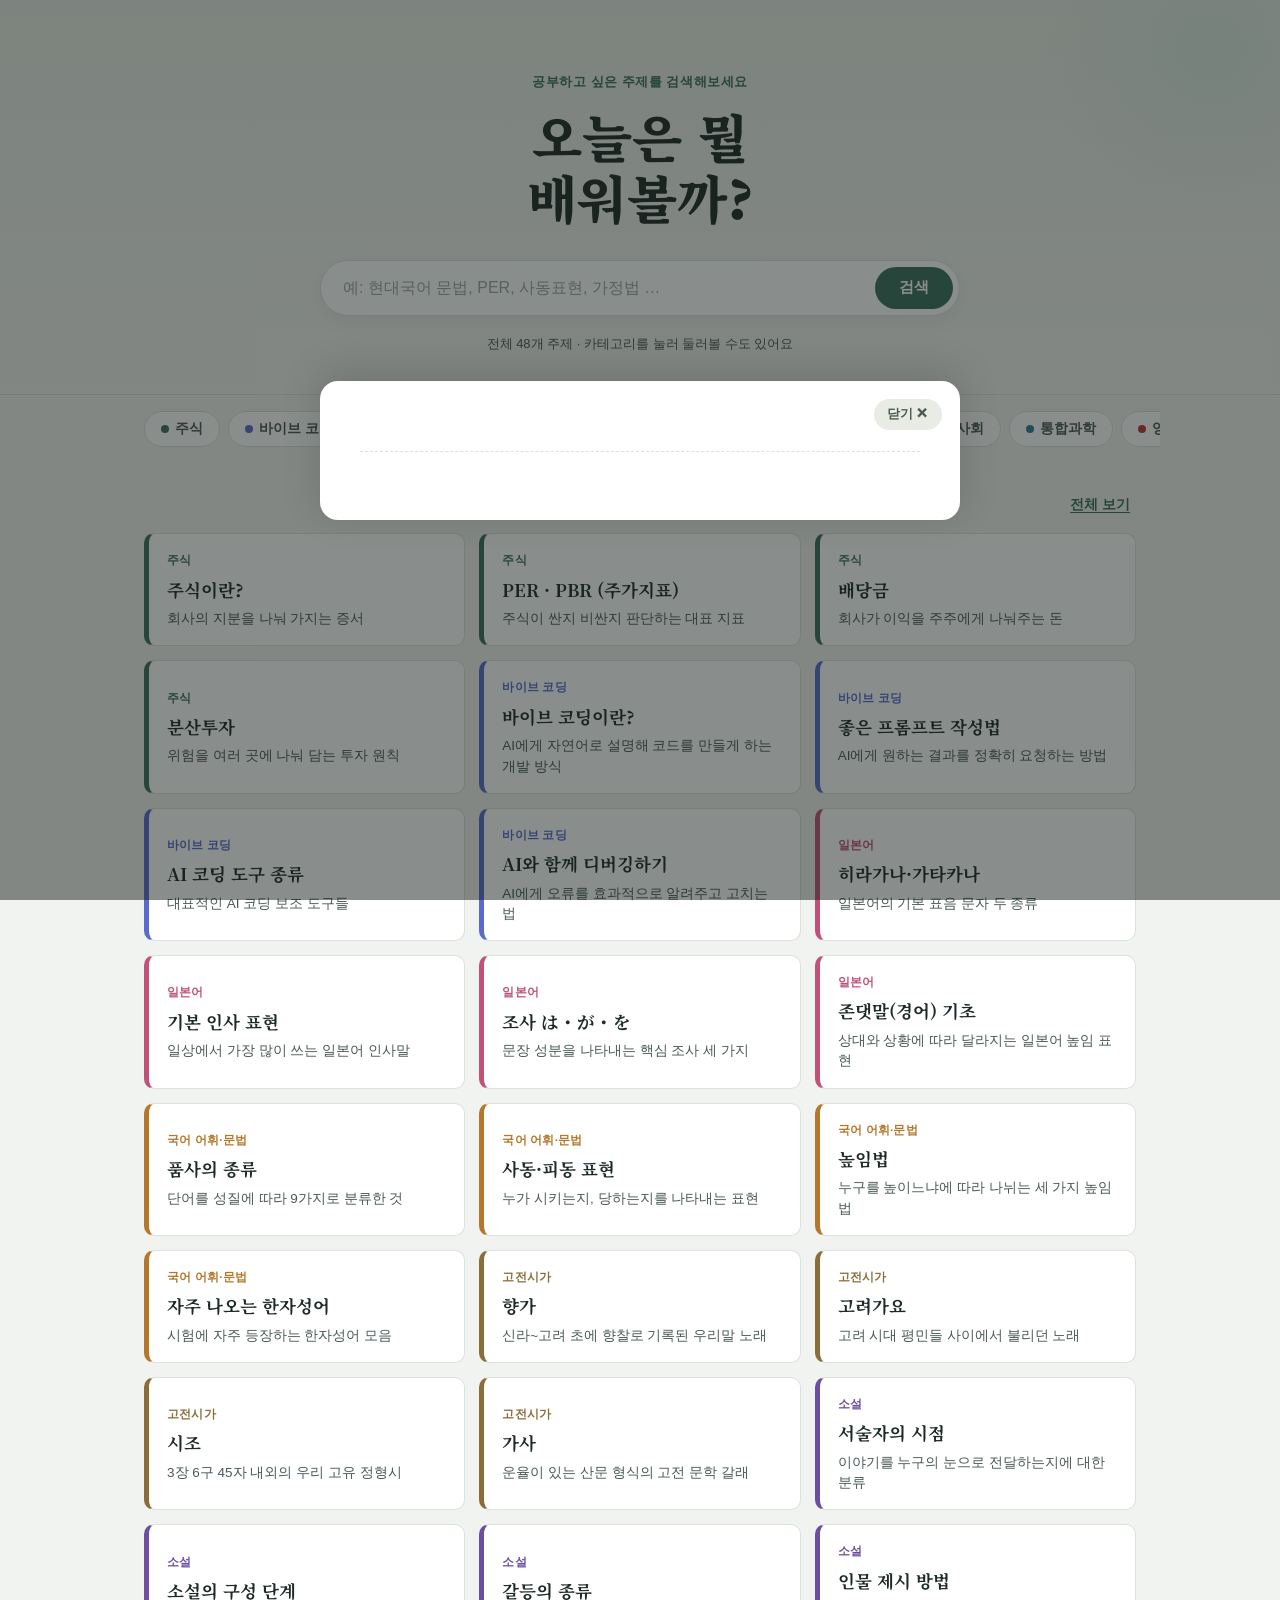
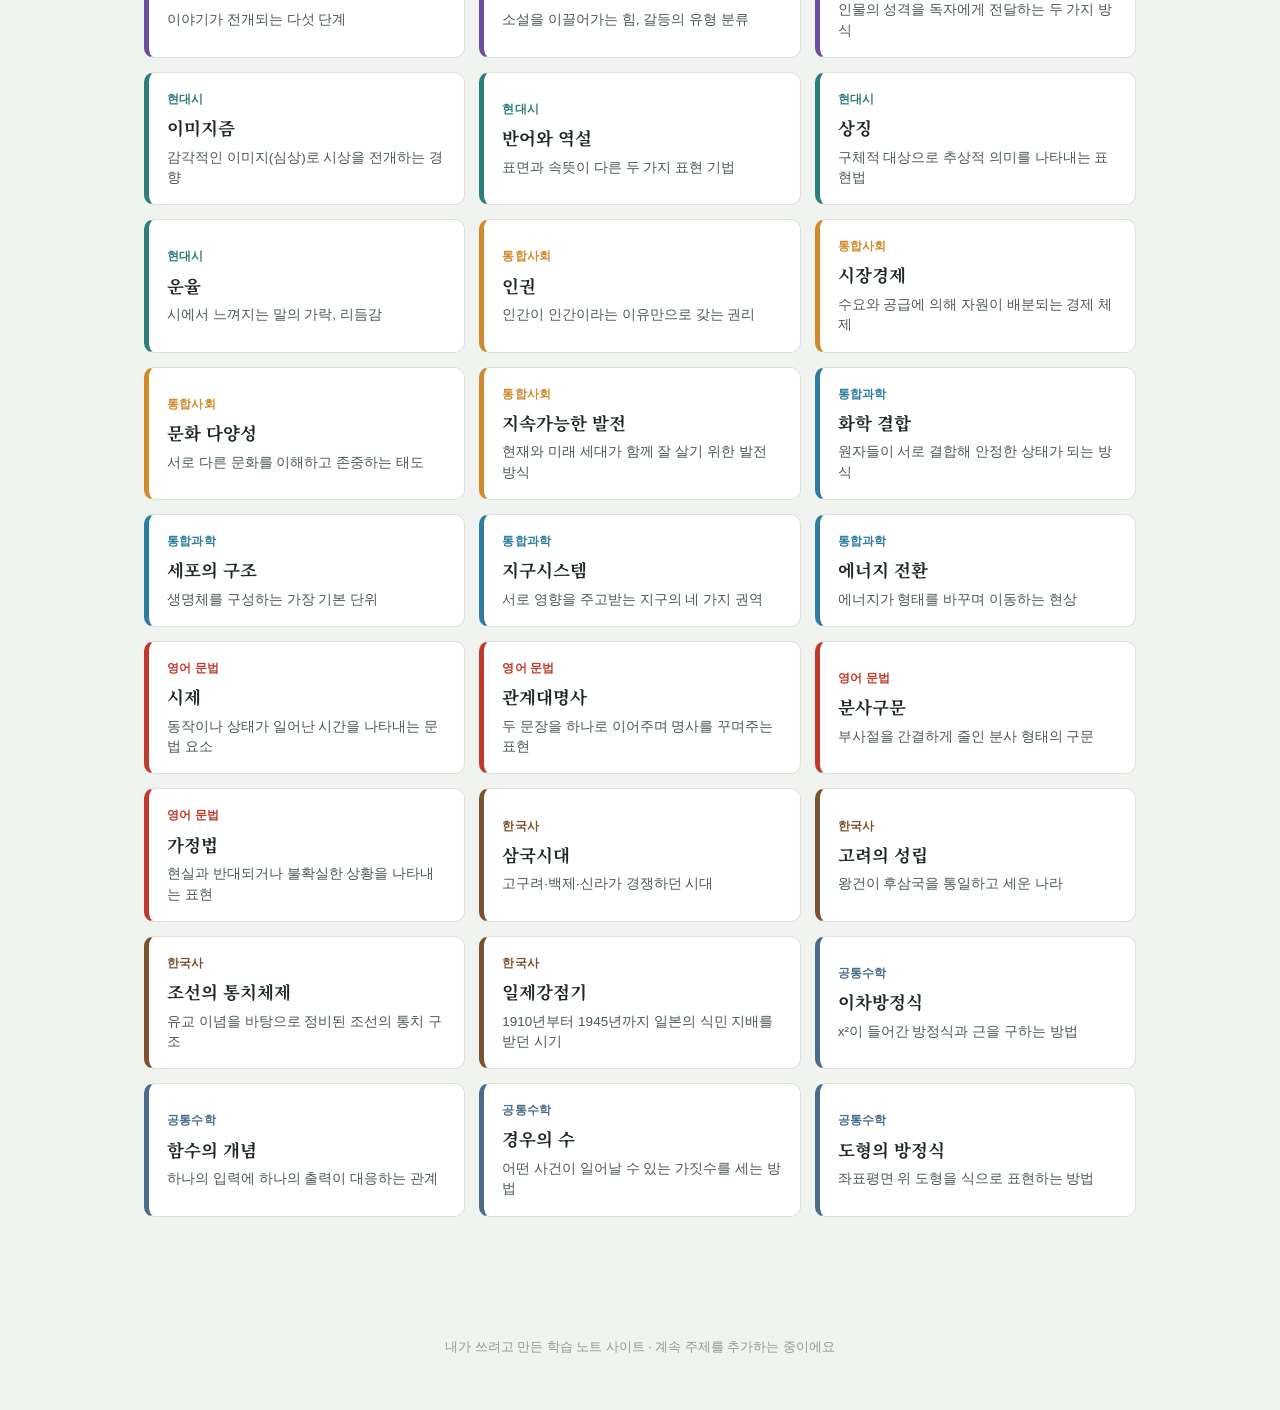
==== index.html @ 74126714 "Rename index (4).html to index.html" ====
<!DOCTYPE html>
<html lang="ko">
<head>
<meta charset="UTF-8">
<meta name="viewport" content="width=device-width, initial-scale=1.0">
<title>오늘의 공부 — 주제 검색 학습 노트</title>
<link rel="preconnect" href="https://fonts.googleapis.com">
<link rel="preconnect" href="https://fonts.gstatic.com" crossorigin>
<link href="https://fonts.googleapis.com/css2?family=Noto+Serif+KR:wght@500;700;900&family=Pretendard:wght@400;500;600;700&display=swap" rel="stylesheet">
<link rel="stylesheet" href="style.css">
</head>
<body>

  <header class="hero">
    <div class="hero-inner">
      <p class="eyebrow">공부하고 싶은 주제를 검색해보세요</p>
      <h1 class="hero-title">오늘은 뭘<br><span class="highlight">배워볼까?</span></h1>
      <form class="search-form" id="searchForm" autocomplete="off">
        <input
          type="text"
          id="searchInput"
          class="search-input"
          placeholder="예: 현대국어 문법, PER, 사동표현, 가정법 …"
        />
        <button type="submit" class="search-btn" aria-label="검색">검색</button>
      </form>
      <p class="hero-hint" id="heroHint">전체 <span id="topicCount">0</span>개 주제 · 카테고리를 눌러 둘러볼 수도 있어요</p>
    </div>
  </header>

  <nav class="category-rail" id="categoryRail" aria-label="카테고리"></nav>

  <main class="main">
    <section id="resultsSection">
      <div class="results-header" id="resultsHeader" hidden>
        <h2 id="resultsTitle"></h2>
        <button class="clear-btn" id="clearBtn" type="button">전체 보기</button>
      </div>
      <div class="topic-grid" id="topicGrid"></div>
      <p class="empty-state" id="emptyState" hidden>
        아직 준비되지 않은 주제예요. 다른 검색어로 시도해보거나, 카테고리에서 비슷한 주제를 찾아보세요.
      </p>
    </section>
  </main>

  <div class="detail-overlay" id="detailOverlay" hidden>
    <div class="detail-card" role="dialog" aria-modal="true">
      <button class="detail-close" id="detailClose" aria-label="닫기">닫기 ✕</button>
      <p class="detail-tag" id="detailTag"></p>
      <h2 class="detail-title" id="detailTitle"></h2>
      <p class="detail-summary" id="detailSummary"></p>
      <div class="detail-body" id="detailBody"></div>
    </div>
  </div>

  <footer class="footer">
    <p>내가 쓰려고 만든 학습 노트 사이트 · 계속 주제를 추가하는 중이에요</p>
  </footer>

  <script src="data.js"></script>
  <script src="app.js"></script>
</body>
</html>
---- style.css ----
:root {
  --paper: #F1F3F0;
  --paper-alt: #E8ECE5;
  --ink: #1E2A26;
  --ink-soft: #4B5A54;
  --card: #FFFFFF;
  --line: #DCE2DA;
  --accent: #3B6E5E;
  --accent-soft: #DCEAE4;
  --highlight: #E8A93D;
  --highlight-soft: #FBEBCB;
  --radius: 14px;
  --serif: 'Noto Serif KR', serif;
  --sans: 'Pretendard', -apple-system, BlinkMacSystemFont, sans-serif;
}

* { box-sizing: border-box; }

body {
  margin: 0;
  background: var(--paper);
  color: var(--ink);
  font-family: var(--sans);
  line-height: 1.6;
  -webkit-font-smoothing: antialiased;
}

/* ---------- Hero ---------- */

.hero {
  position: relative;
  padding: 72px 24px 40px;
  background:
    linear-gradient(180deg, var(--paper-alt) 0%, var(--paper) 100%);
  border-bottom: 1px solid var(--line);
  overflow: hidden;
}

.hero::before {
  content: "";
  position: absolute;
  top: -120px;
  right: -100px;
  width: 340px;
  height: 340px;
  border-radius: 50%;
  background: radial-gradient(circle, var(--accent-soft) 0%, transparent 70%);
  pointer-events: none;
}

.hero-inner {
  position: relative;
  max-width: 640px;
  margin: 0 auto;
  text-align: center;
}

.eyebrow {
  margin: 0 0 12px;
  font-size: 13px;
  font-weight: 600;
  letter-spacing: 0.04em;
  color: var(--accent);
  text-transform: uppercase;
}

.hero-title {
  font-family: var(--serif);
  font-weight: 900;
  font-size: clamp(34px, 6vw, 52px);
  line-height: 1.18;
  margin: 0 0 32px;
  color: var(--ink);
}

.hero-title .highlight {
  position: relative;
  display: inline-block;
}

.hero-title .highlight::after {
  content: "";
  position: absolute;
  left: -4px;
  right: -4px;
  bottom: 6px;
  height: 0.42em;
  background: var(--highlight-soft);
  z-index: -1;
  border-radius: 3px;
}

.search-form {
  display: flex;
  gap: 8px;
  background: var(--card);
  border: 1.5px solid var(--line);
  border-radius: 999px;
  padding: 6px 6px 6px 22px;
  box-shadow: 0 6px 20px rgba(30, 42, 38, 0.06);
}

.search-form:focus-within {
  border-color: var(--accent);
  box-shadow: 0 6px 24px rgba(59, 110, 94, 0.16);
}

.search-input {
  flex: 1;
  border: none;
  outline: none;
  background: transparent;
  font-family: var(--sans);
  font-size: 16px;
  color: var(--ink);
  padding: 12px 0;
}

.search-input::placeholder {
  color: #9AA6A0;
}

.search-btn {
  border: none;
  background: var(--accent);
  color: #fff;
  font-family: var(--sans);
  font-weight: 600;
  font-size: 15px;
  padding: 0 24px;
  border-radius: 999px;
  cursor: pointer;
  transition: background 0.15s ease;
}

.search-btn:hover { background: #2E5A4C; }

.hero-hint {
  margin: 18px 0 0;
  font-size: 13px;
  color: var(--ink-soft);
}

/* ---------- Category rail ---------- */

.category-rail {
  display: flex;
  gap: 8px;
  overflow-x: auto;
  padding: 16px 24px;
  max-width: 1040px;
  margin: 0 auto;
  scrollbar-width: thin;
}

.category-rail::-webkit-scrollbar { height: 5px; }
.category-rail::-webkit-scrollbar-thumb { background: var(--line); border-radius: 4px; }

.cat-chip {
  flex: none;
  display: inline-flex;
  align-items: center;
  gap: 6px;
  padding: 8px 16px;
  border-radius: 999px;
  border: 1.5px solid var(--line);
  background: var(--card);
  font-family: var(--sans);
  font-size: 13.5px;
  font-weight: 600;
  color: var(--ink-soft);
  cursor: pointer;
  white-space: nowrap;
  transition: transform 0.12s ease, border-color 0.12s ease, color 0.12s ease;
}

.cat-chip .dot {
  width: 8px;
  height: 8px;
  border-radius: 50%;
  flex: none;
}

.cat-chip:hover { transform: translateY(-1px); }

.cat-chip.active {
  border-color: transparent;
  color: #fff;
}

/* ---------- Main / results ---------- */

.main {
  max-width: 1040px;
  margin: 0 auto;
  padding: 12px 24px 80px;
}

.results-header {
  display: flex;
  align-items: baseline;
  justify-content: space-between;
  margin: 20px 0 18px;
}

.results-header h2 {
  font-family: var(--serif);
  font-size: 20px;
  margin: 0;
}

.clear-btn {
  border: none;
  background: none;
  color: var(--accent);
  font-family: var(--sans);
  font-weight: 600;
  font-size: 13.5px;
  cursor: pointer;
  text-decoration: underline;
  text-underline-offset: 3px;
}

.topic-grid {
  display: grid;
  grid-template-columns: repeat(auto-fill, minmax(240px, 1fr));
  gap: 14px;
  margin-top: 8px;
}

.topic-card {
  position: relative;
  background: var(--card);
  border: 1px solid var(--line);
  border-left: 5px solid var(--accent);
  border-radius: 10px;
  padding: 18px 18px 16px;
  cursor: pointer;
  text-align: left;
  transition: transform 0.14s ease, box-shadow 0.14s ease;
  font-family: var(--sans);
}

.topic-card:hover {
  transform: translateY(-3px);
  box-shadow: 0 10px 22px rgba(30, 42, 38, 0.08);
}

.topic-card .cat-label {
  font-size: 11.5px;
  font-weight: 700;
  letter-spacing: 0.02em;
  text-transform: uppercase;
  margin: 0 0 8px;
}

.topic-card h3 {
  font-family: var(--serif);
  font-size: 17.5px;
  margin: 0 0 8px;
  color: var(--ink);
  line-height: 1.35;
}

.topic-card p {
  margin: 0;
  font-size: 13.5px;
  color: var(--ink-soft);
  line-height: 1.5;
}

.empty-state {
  text-align: center;
  color: var(--ink-soft);
  font-size: 14.5px;
  padding: 60px 20px;
}

/* ---------- Detail overlay ---------- */

.detail-overlay {
  position: fixed;
  inset: 0;
  background: rgba(20, 28, 25, 0.5);
  display: flex;
  align-items: flex-end;
  justify-content: center;
  z-index: 50;
  padding: 0;
}

@media (min-width: 640px) {
  .detail-overlay {
    align-items: center;
    padding: 24px;
  }
}

.detail-card {
  position: relative;
  background: var(--card);
  width: 100%;
  max-width: 640px;
  max-height: 88vh;
  overflow-y: auto;
  border-radius: 20px 20px 0 0;
  padding: 32px 28px 40px;
  box-shadow: 0 -8px 40px rgba(0,0,0,0.15);
}

@media (min-width: 640px) {
  .detail-card { border-radius: 18px; padding: 40px 40px 44px; }
}

.detail-close {
  position: absolute;
  top: 18px;
  right: 18px;
  border: none;
  background: var(--paper-alt);
  color: var(--ink-soft);
  font-family: var(--sans);
  font-size: 12.5px;
  font-weight: 600;
  padding: 7px 13px;
  border-radius: 999px;
  cursor: pointer;
}

.detail-tag {
  font-size: 12px;
  font-weight: 700;
  letter-spacing: 0.03em;
  text-transform: uppercase;
  margin: 0 0 10px;
}

.detail-title {
  font-family: var(--serif);
  font-size: 27px;
  margin: 0 0 10px;
  line-height: 1.3;
  padding-right: 60px;
}

.detail-summary {
  font-size: 15px;
  color: var(--ink-soft);
  margin: 0 0 24px;
  padding-bottom: 20px;
  border-bottom: 1px dashed var(--line);
}

.detail-body p {
  font-size: 15.5px;
  line-height: 1.85;
  margin: 0 0 18px;
  color: #2B3733;
}

/* ---------- Footer ---------- */

.footer {
  text-align: center;
  padding: 28px 20px 40px;
  font-size: 12.5px;
  color: #8E9B94;
}

/* ---------- Accessibility ---------- */

:focus-visible {
  outline: 2px solid var(--accent);
  outline-offset: 2px;
}

@media (prefers-reduced-motion: reduce) {
  * { transition: none !important; }
}
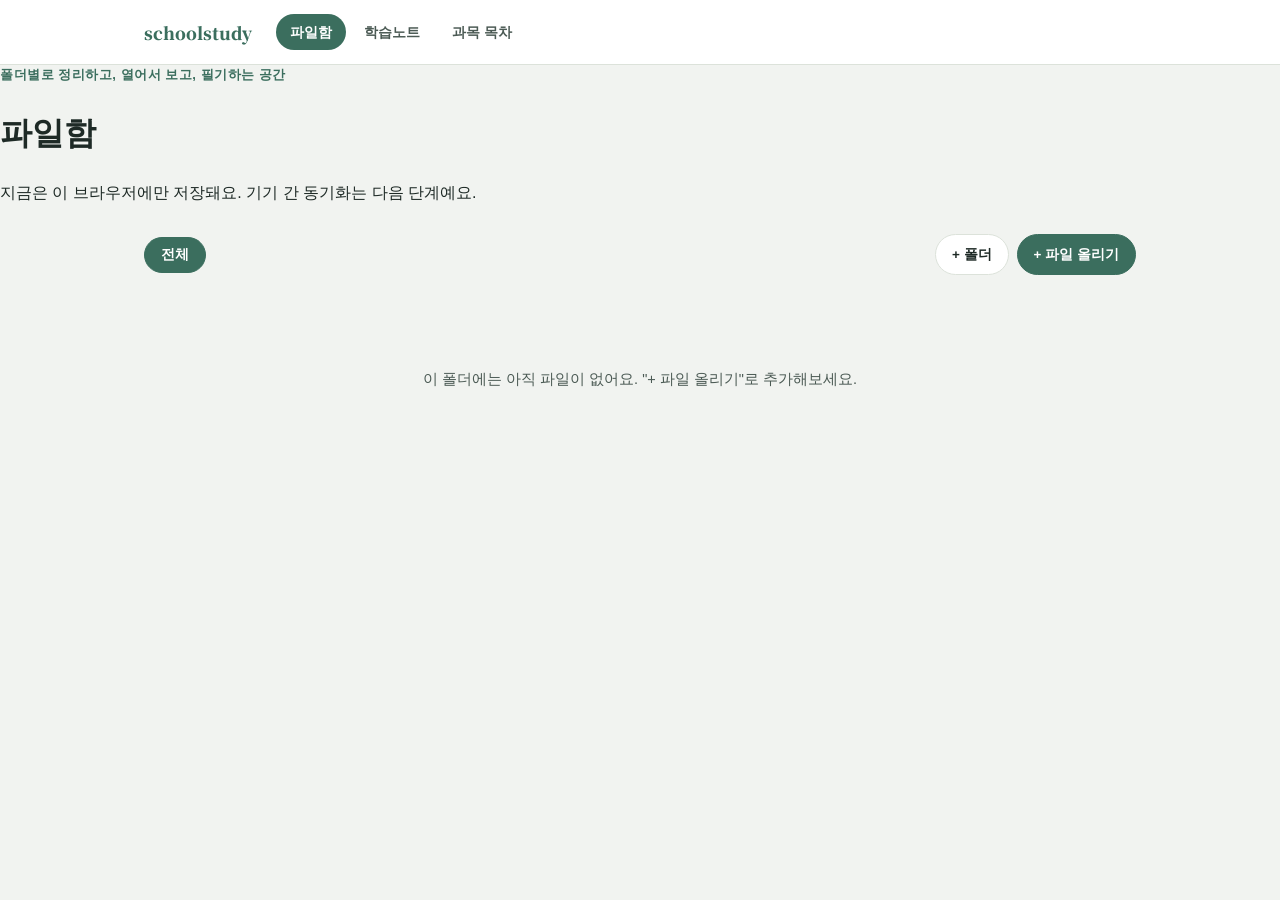
==== commit 52f434f1: "Add files via upload" ====
--- a/index.html
+++ b/index.html
@@ -3,61 +3,56 @@
 <head>
 <meta charset="UTF-8">
 <meta name="viewport" content="width=device-width, initial-scale=1.0">
-<title>오늘의 공부 — 주제 검색 학습 노트</title>
+<title>schoolstudy — 파일함</title>
 <link rel="preconnect" href="https://fonts.googleapis.com">
 <link rel="preconnect" href="https://fonts.gstatic.com" crossorigin>
 <link href="https://fonts.googleapis.com/css2?family=Noto+Serif+KR:wght@500;700;900&family=Pretendard:wght@400;500;600;700&display=swap" rel="stylesheet">
 <link rel="stylesheet" href="style.css">
+<link rel="stylesheet" href="vault.css">
 </head>
 <body>
 
-  <header class="hero">
-    <div class="hero-inner">
-      <p class="eyebrow">공부하고 싶은 주제를 검색해보세요</p>
-      <h1 class="hero-title">오늘은 뭘<br><span class="highlight">배워볼까?</span></h1>
-      <form class="search-form" id="searchForm" autocomplete="off">
-        <input
-          type="text"
-          id="searchInput"
-          class="search-input"
-          placeholder="예: 현대국어 문법, PER, 사동표현, 가정법 …"
-        />
-        <button type="submit" class="search-btn" aria-label="검색">검색</button>
-      </form>
-      <p class="hero-hint" id="heroHint">전체 <span id="topicCount">0</span>개 주제 · 카테고리를 눌러 둘러볼 수도 있어요</p>
-    </div>
+  <div id="siteNav"></div>
+
+  <header class="page-header">
+    <p class="eyebrow">폴더별로 정리하고, 열어서 보고, 필기하는 공간</p>
+    <h1 class="page-title">파일함</h1>
+    <p class="page-sub" id="vaultHint">지금은 이 브라우저에만 저장돼요. 기기 간 동기화는 다음 단계예요.</p>
   </header>
 
-  <nav class="category-rail" id="categoryRail" aria-label="카테고리"></nav>
+  <main class="vault-main">
+    <div class="vault-toolbar">
+      <div class="folder-rail" id="folderRail"></div>
+      <div class="vault-actions">
+        <button type="button" class="vault-btn" id="newFolderBtn">+ 폴더</button>
+        <label class="vault-btn vault-btn-primary" for="fileInput">+ 파일 올리기</label>
+        <input type="file" id="fileInput" accept="image/*,application/pdf" multiple hidden />
+      </div>
+    </div>
 
-  <main class="main">
-    <section id="resultsSection">
-      <div class="results-header" id="resultsHeader" hidden>
-        <h2 id="resultsTitle"></h2>
-        <button class="clear-btn" id="clearBtn" type="button">전체 보기</button>
-      </div>
-      <div class="topic-grid" id="topicGrid"></div>
-      <p class="empty-state" id="emptyState" hidden>
-        아직 준비되지 않은 주제예요. 다른 검색어로 시도해보거나, 카테고리에서 비슷한 주제를 찾아보세요.
-      </p>
-    </section>
+    <div class="file-grid" id="fileGrid"></div>
+    <p class="empty-state" id="vaultEmpty" hidden>이 폴더에는 아직 파일이 없어요. "+ 파일 올리기"로 추가해보세요.</p>
   </main>
 
-  <div class="detail-overlay" id="detailOverlay" hidden>
-    <div class="detail-card" role="dialog" aria-modal="true">
-      <button class="detail-close" id="detailClose" aria-label="닫기">닫기 ✕</button>
-      <p class="detail-tag" id="detailTag"></p>
-      <h2 class="detail-title" id="detailTitle"></h2>
-      <p class="detail-summary" id="detailSummary"></p>
-      <div class="detail-body" id="detailBody"></div>
+  <div class="viewer-overlay" id="viewerOverlay" hidden>
+    <div class="viewer-card">
+      <div class="viewer-topbar">
+        <span class="viewer-filename" id="viewerFilename"></span>
+        <div class="viewer-tools">
+          <button type="button" class="viewer-tool-btn" id="penToggleBtn">✏️ 필기</button>
+          <button type="button" class="viewer-tool-btn" id="clearNoteBtn">지우기</button>
+          <button type="button" class="viewer-tool-btn" id="viewerCloseBtn">닫기 ✕</button>
+        </div>
+      </div>
+      <div class="viewer-canvas-wrap" id="viewerCanvasWrap">
+        <img id="viewerImage" hidden />
+        <embed id="viewerPdf" type="application/pdf" hidden />
+        <canvas id="viewerCanvas"></canvas>
+      </div>
     </div>
   </div>
 
-  <footer class="footer">
-    <p>내가 쓰려고 만든 학습 노트 사이트 · 계속 주제를 추가하는 중이에요</p>
-  </footer>
-
-  <script src="data.js"></script>
-  <script src="app.js"></script>
+  <script src="nav.js"></script>
+  <script src="vault.js"></script>
 </body>
 </html>
--- a/style.css
+++ b/style.css
@@ -25,6 +25,60 @@
   -webkit-font-smoothing: antialiased;
 }
 
+/* ---------- Site nav ---------- */
+
+#siteNav {
+  position: sticky;
+  top: 0;
+  z-index: 40;
+  background: var(--card);
+  border-bottom: 1px solid var(--line);
+}
+
+.nav-inner {
+  max-width: 1040px;
+  margin: 0 auto;
+  display: flex;
+  align-items: center;
+  gap: 24px;
+  padding: 14px 24px;
+}
+
+.nav-brand {
+  font-family: var(--serif);
+  font-weight: 900;
+  font-size: 17px;
+  color: var(--accent);
+  flex: none;
+}
+
+.nav-links {
+  display: flex;
+  gap: 4px;
+  overflow-x: auto;
+}
+
+.nav-link {
+  flex: none;
+  font-size: 14px;
+  font-weight: 600;
+  color: var(--ink-soft);
+  text-decoration: none;
+  padding: 7px 14px;
+  border-radius: 999px;
+  white-space: nowrap;
+  transition: background 0.12s ease, color 0.12s ease;
+}
+
+.nav-link:hover {
+  background: var(--paper-alt);
+}
+
+.nav-link.active {
+  background: var(--accent);
+  color: #fff;
+}
+
 /* ---------- Hero ---------- */
 
 .hero {
@@ -289,6 +343,10 @@
   padding: 0;
 }
 
+.detail-overlay[hidden] {
+  display: none;
+}
+
 @media (min-width: 640px) {
   .detail-overlay {
     align-items: center;
--- a/vault.css
+++ b/vault.css
@@ -0,0 +1,219 @@
+.vault-main {
+  max-width: 1040px;
+  margin: 0 auto;
+  padding: 12px 24px 80px;
+}
+
+.vault-toolbar {
+  display: flex;
+  align-items: center;
+  justify-content: space-between;
+  gap: 16px;
+  flex-wrap: wrap;
+  margin-bottom: 18px;
+}
+
+.folder-rail {
+  display: flex;
+  gap: 8px;
+  overflow-x: auto;
+  flex: 1;
+}
+
+.folder-chip {
+  flex: none;
+  padding: 8px 16px;
+  border-radius: 999px;
+  border: 1.5px solid var(--line);
+  background: var(--card);
+  font-size: 13.5px;
+  font-weight: 600;
+  color: var(--ink-soft);
+  cursor: pointer;
+  white-space: nowrap;
+}
+
+.folder-chip.active {
+  background: var(--accent);
+  border-color: var(--accent);
+  color: #fff;
+}
+
+.vault-actions {
+  display: flex;
+  gap: 8px;
+  flex: none;
+}
+
+.vault-btn {
+  border: 1.5px solid var(--line);
+  background: var(--card);
+  color: var(--ink);
+  font-family: var(--sans);
+  font-weight: 600;
+  font-size: 13.5px;
+  padding: 9px 16px;
+  border-radius: 999px;
+  cursor: pointer;
+  white-space: nowrap;
+}
+
+.vault-btn-primary {
+  background: var(--accent);
+  border-color: var(--accent);
+  color: #fff;
+}
+
+.file-grid {
+  display: grid;
+  grid-template-columns: repeat(auto-fill, minmax(160px, 1fr));
+  gap: 14px;
+}
+
+.file-card {
+  background: var(--card);
+  border: 1px solid var(--line);
+  border-radius: 12px;
+  padding: 0;
+  cursor: pointer;
+  overflow: hidden;
+  text-align: left;
+  font-family: var(--sans);
+  position: relative;
+}
+
+.file-card .thumb {
+  width: 100%;
+  height: 120px;
+  background: var(--paper-alt);
+  display: flex;
+  align-items: center;
+  justify-content: center;
+  font-size: 34px;
+  overflow: hidden;
+}
+
+.file-card .thumb img {
+  width: 100%;
+  height: 100%;
+  object-fit: cover;
+}
+
+.file-card .file-name {
+  padding: 10px 12px 12px;
+  font-size: 13px;
+  font-weight: 600;
+  overflow: hidden;
+  text-overflow: ellipsis;
+  white-space: nowrap;
+}
+
+.file-card .delete-btn {
+  position: absolute;
+  top: 6px;
+  right: 6px;
+  width: 24px;
+  height: 24px;
+  border-radius: 50%;
+  border: none;
+  background: rgba(0,0,0,0.55);
+  color: #fff;
+  font-size: 13px;
+  cursor: pointer;
+  line-height: 1;
+}
+
+/* ---------- Viewer ---------- */
+
+.viewer-overlay {
+  position: fixed;
+  inset: 0;
+  background: rgba(15, 20, 18, 0.75);
+  display: flex;
+  align-items: center;
+  justify-content: center;
+  z-index: 60;
+  padding: 16px;
+}
+
+.viewer-overlay[hidden] { display: none; }
+
+.viewer-card {
+  background: #fff;
+  border-radius: 14px;
+  width: 100%;
+  max-width: 900px;
+  max-height: 92vh;
+  display: flex;
+  flex-direction: column;
+  overflow: hidden;
+}
+
+.viewer-topbar {
+  display: flex;
+  align-items: center;
+  justify-content: space-between;
+  padding: 12px 16px;
+  border-bottom: 1px solid var(--line);
+  gap: 10px;
+}
+
+.viewer-filename {
+  font-weight: 700;
+  font-size: 14px;
+  overflow: hidden;
+  text-overflow: ellipsis;
+  white-space: nowrap;
+}
+
+.viewer-tools {
+  display: flex;
+  gap: 6px;
+  flex: none;
+}
+
+.viewer-tool-btn {
+  border: 1px solid var(--line);
+  background: var(--paper);
+  font-family: var(--sans);
+  font-size: 12.5px;
+  font-weight: 600;
+  padding: 7px 12px;
+  border-radius: 999px;
+  cursor: pointer;
+}
+
+.viewer-tool-btn.active {
+  background: var(--accent);
+  border-color: var(--accent);
+  color: #fff;
+}
+
+.viewer-canvas-wrap {
+  position: relative;
+  flex: 1;
+  overflow: auto;
+  background: #2b2b2b;
+  display: flex;
+  align-items: flex-start;
+  justify-content: center;
+}
+
+.viewer-canvas-wrap img,
+.viewer-canvas-wrap embed {
+  max-width: 100%;
+  display: block;
+}
+
+.viewer-canvas-wrap embed {
+  width: 100%;
+  height: 78vh;
+  border: none;
+}
+
+#viewerCanvas {
+  position: absolute;
+  top: 0;
+  left: 0;
+  touch-action: none;
+}
